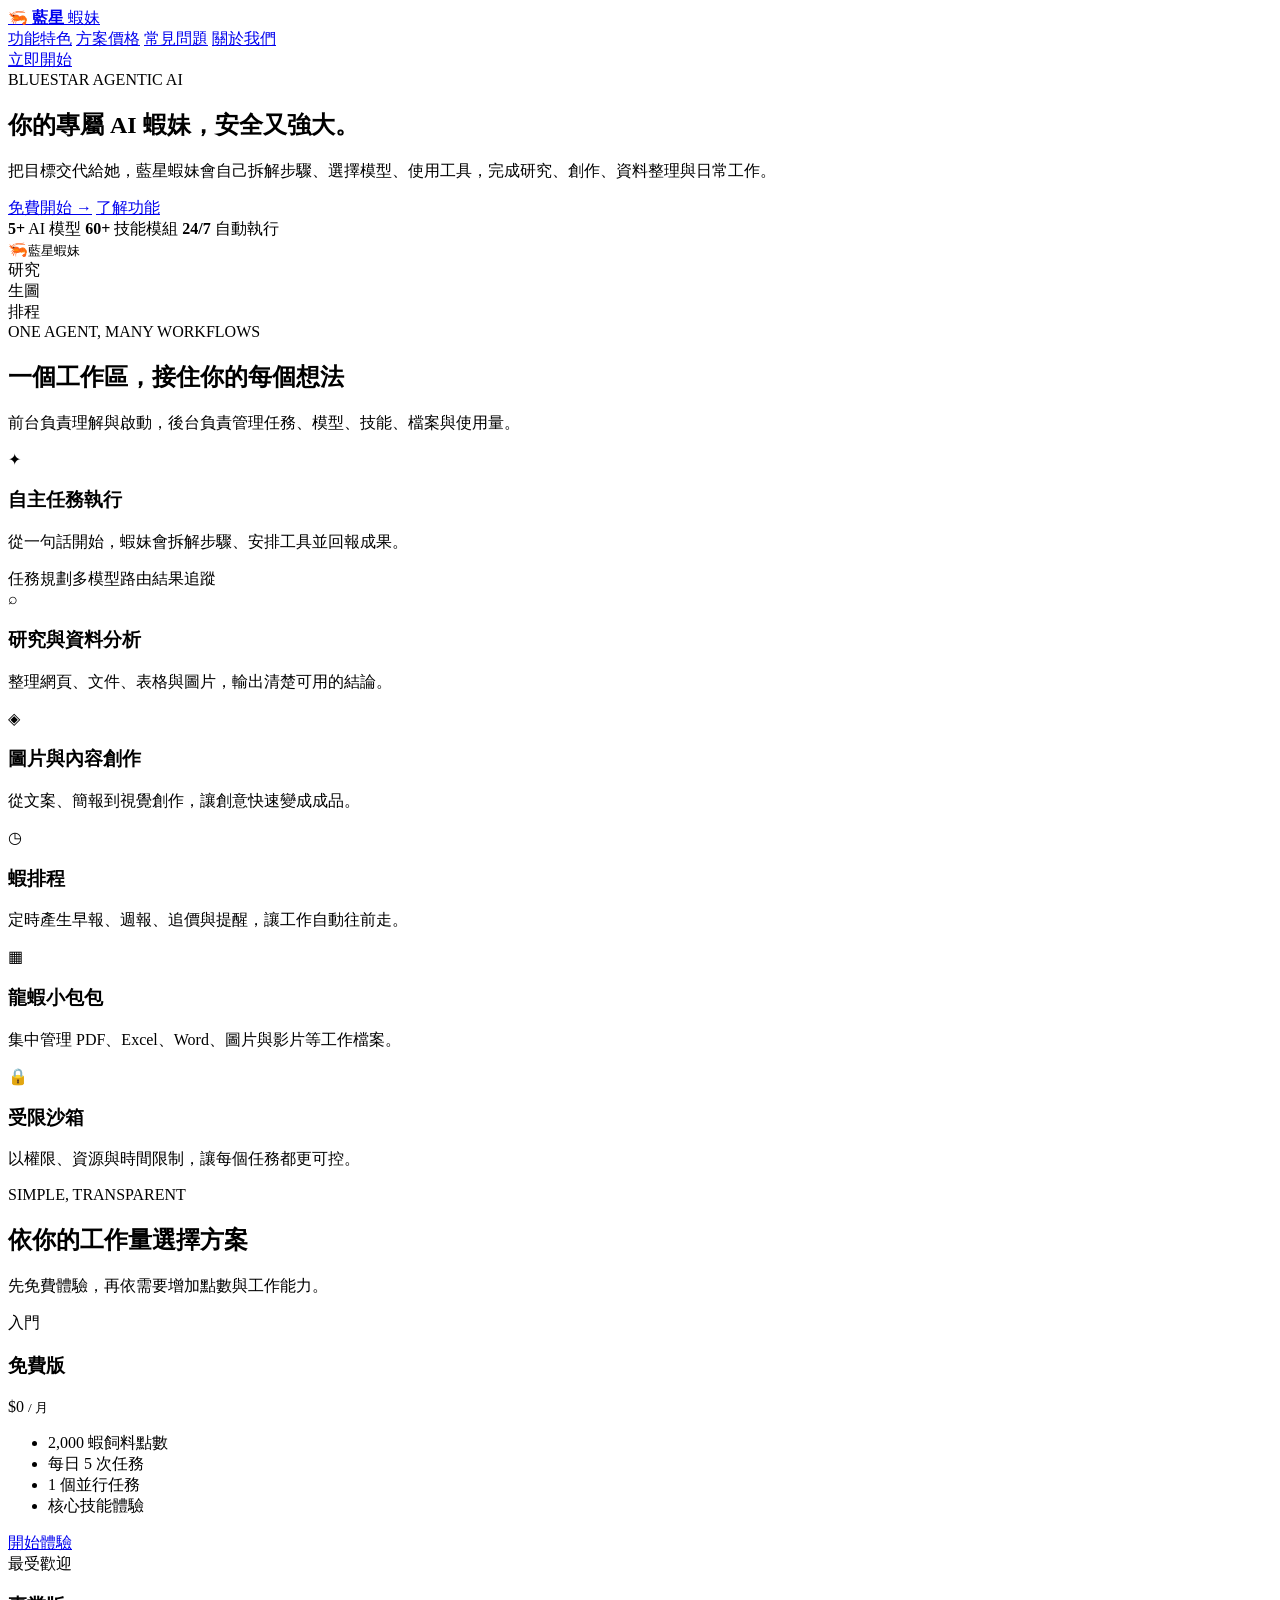
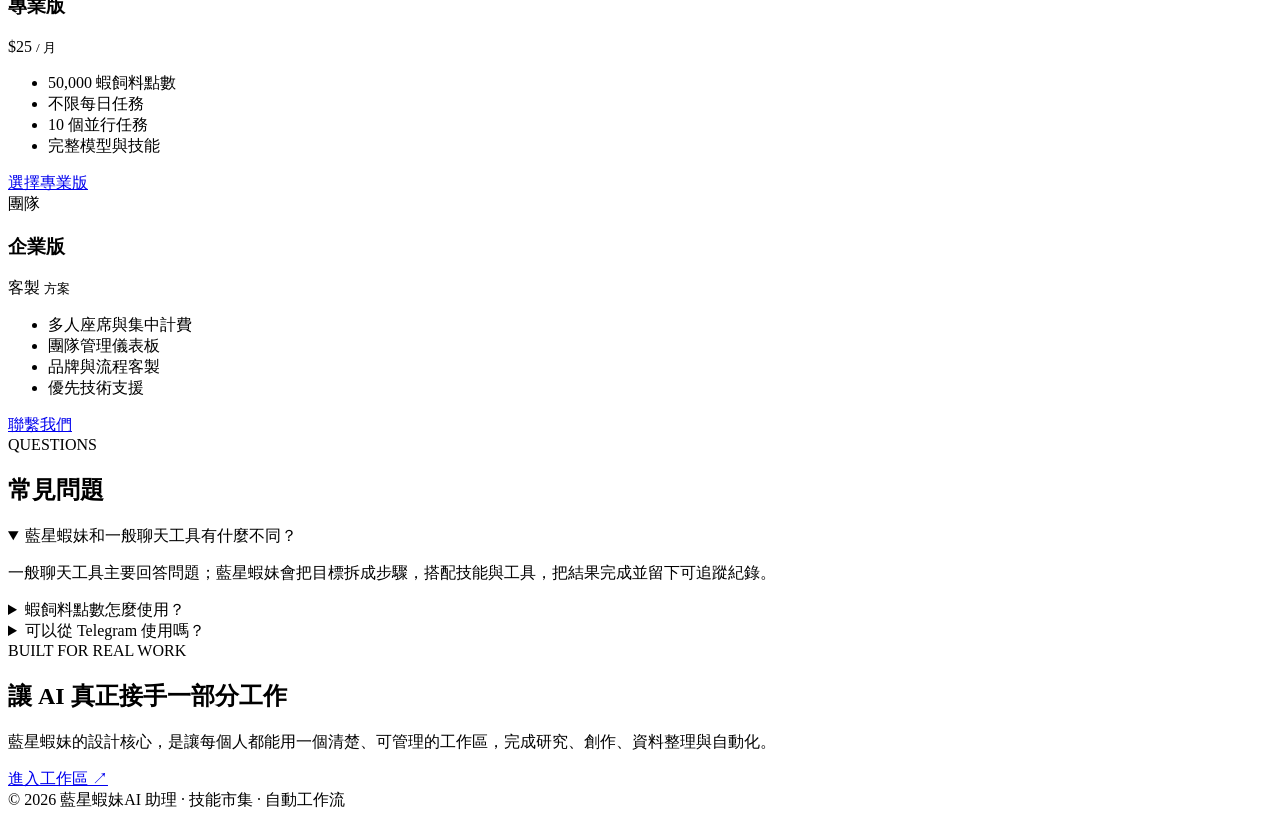
==== index.html @ c595facc "Deploy index.html" ====
<!doctype html>
<html lang="zh-Hant">
<head>
  <meta charset="utf-8" />
  <meta name="viewport" content="width=device-width, initial-scale=1" />
  <title>藍星蝦妹｜你的 AI 數位代理</title>
  <link rel="stylesheet" href="styles.css" />
</head>
<body class="landing-page">
  <header class="site-header">
    <a class="brand" href="./">
      <span class="brand-mark">🦐</span>
      <span><b>藍星</b> 蝦妹</span>
    </a>
    <nav class="top-nav" aria-label="主要導覽">
      <a href="#features">功能特色</a>
      <a href="#pricing">方案價格</a>
      <a href="#faq">常見問題</a>
      <a href="#about">關於我們</a>
    </nav>
    <a class="button button-primary button-small" href="app.html">立即開始</a>
  </header>

  <main>
    <section class="hero section-shell">
      <div class="hero-copy">
        <div class="eyebrow">BLUESTAR AGENTIC AI</div>
        <h1>你的專屬 AI 蝦妹，<span>安全又強大。</span></h1>
        <p>把目標交代給她，藍星蝦妹會自己拆解步驟、選擇模型、使用工具，完成研究、創作、資料整理與日常工作。</p>
        <div class="hero-actions">
          <a class="button button-primary" href="app.html">免費開始 <span aria-hidden="true">→</span></a>
          <a class="button button-ghost" href="#features">了解功能</a>
        </div>
        <div class="hero-metrics">
          <span><strong>5+</strong> AI 模型</span>
          <span><strong>60+</strong> 技能模組</span>
          <span><strong>24/7</strong> 自動執行</span>
        </div>
      </div>
      <div class="hero-art" aria-label="藍星蝦妹智慧核心視覺">
        <div class="orbital orbital-one"></div>
        <div class="orbital orbital-two"></div>
        <div class="hero-orb">🦐<small>藍星蝦妹</small></div>
        <div class="float-chip chip-one">研究</div>
        <div class="float-chip chip-two">生圖</div>
        <div class="float-chip chip-three">排程</div>
      </div>
    </section>

    <section id="features" class="section-shell section-block">
      <div class="section-heading">
        <div class="eyebrow">ONE AGENT, MANY WORKFLOWS</div>
        <h2>一個工作區，接住你的每個想法</h2>
        <p>前台負責理解與啟動，後台負責管理任務、模型、技能、檔案與使用量。</p>
      </div>
      <div class="feature-grid">
        <article class="feature-card feature-card-wide"><span class="feature-icon">✦</span><h3>自主任務執行</h3><p>從一句話開始，蝦妹會拆解步驟、安排工具並回報成果。</p><div class="feature-tags"><span>任務規劃</span><span>多模型路由</span><span>結果追蹤</span></div></article>
        <article class="feature-card"><span class="feature-icon">⌕</span><h3>研究與資料分析</h3><p>整理網頁、文件、表格與圖片，輸出清楚可用的結論。</p></article>
        <article class="feature-card"><span class="feature-icon">◈</span><h3>圖片與內容創作</h3><p>從文案、簡報到視覺創作，讓創意快速變成成品。</p></article>
        <article class="feature-card"><span class="feature-icon">◷</span><h3>蝦排程</h3><p>定時產生早報、週報、追價與提醒，讓工作自動往前走。</p></article>
        <article class="feature-card"><span class="feature-icon">▦</span><h3>龍蝦小包包</h3><p>集中管理 PDF、Excel、Word、圖片與影片等工作檔案。</p></article>
        <article class="feature-card"><span class="feature-icon">🔒</span><h3>受限沙箱</h3><p>以權限、資源與時間限制，讓每個任務都更可控。</p></article>
      </div>
    </section>

    <section id="pricing" class="section-shell section-block pricing-section">
      <div class="section-heading"><div class="eyebrow">SIMPLE, TRANSPARENT</div><h2>依你的工作量選擇方案</h2><p>先免費體驗，再依需要增加點數與工作能力。</p></div>
      <div class="pricing-grid">
        <article class="price-card"><div class="price-label">入門</div><h3>免費版</h3><div class="price">$0 <small>/ 月</small></div><ul><li>2,000 蝦飼料點數</li><li>每日 5 次任務</li><li>1 個並行任務</li><li>核心技能體驗</li></ul><a class="button button-ghost" href="app.html">開始體驗</a></article>
        <article class="price-card price-card-featured"><div class="price-label">最受歡迎</div><h3>專業版</h3><div class="price">$25 <small>/ 月</small></div><ul><li>50,000 蝦飼料點數</li><li>不限每日任務</li><li>10 個並行任務</li><li>完整模型與技能</li></ul><a class="button button-primary" href="app.html">選擇專業版</a></article>
        <article class="price-card"><div class="price-label">團隊</div><h3>企業版</h3><div class="price">客製 <small>方案</small></div><ul><li>多人座席與集中計費</li><li>團隊管理儀表板</li><li>品牌與流程客製</li><li>優先技術支援</li></ul><a class="button button-ghost" href="#about">聯繫我們</a></article>
      </div>
    </section>

    <section id="faq" class="section-shell section-block faq-section">
      <div class="section-heading"><div class="eyebrow">QUESTIONS</div><h2>常見問題</h2></div>
      <div class="faq-list">
        <details open><summary>藍星蝦妹和一般聊天工具有什麼不同？</summary><p>一般聊天工具主要回答問題；藍星蝦妹會把目標拆成步驟，搭配技能與工具，把結果完成並留下可追蹤紀錄。</p></details>
        <details><summary>蝦飼料點數怎麼使用？</summary><p>不同模型與技能會消耗不同點數，後台可以查看目前餘額、使用類別與任務消耗。</p></details>
        <details><summary>可以從 Telegram 使用嗎？</summary><p>可以，正式接入時可在設定頁綁定 Telegram 或其他頻道，讓蝦妹在日常聊天中接收任務。</p></details>
      </div>
    </section>

    <section id="about" class="section-shell section-block about-section">
      <div><div class="eyebrow">BUILT FOR REAL WORK</div><h2>讓 AI 真正接手一部分工作</h2><p>藍星蝦妹的設計核心，是讓每個人都能用一個清楚、可管理的工作區，完成研究、創作、資料整理與自動化。</p></div>
      <a class="button button-primary" href="app.html">進入工作區 <span aria-hidden="true">↗</span></a>
    </section>
  </main>

  <footer class="site-footer"><div class="section-shell footer-inner"><span>© 2026 藍星蝦妹</span><span>AI 助理 · 技能市集 · 自動工作流</span></div></footer>
</body>
</html>
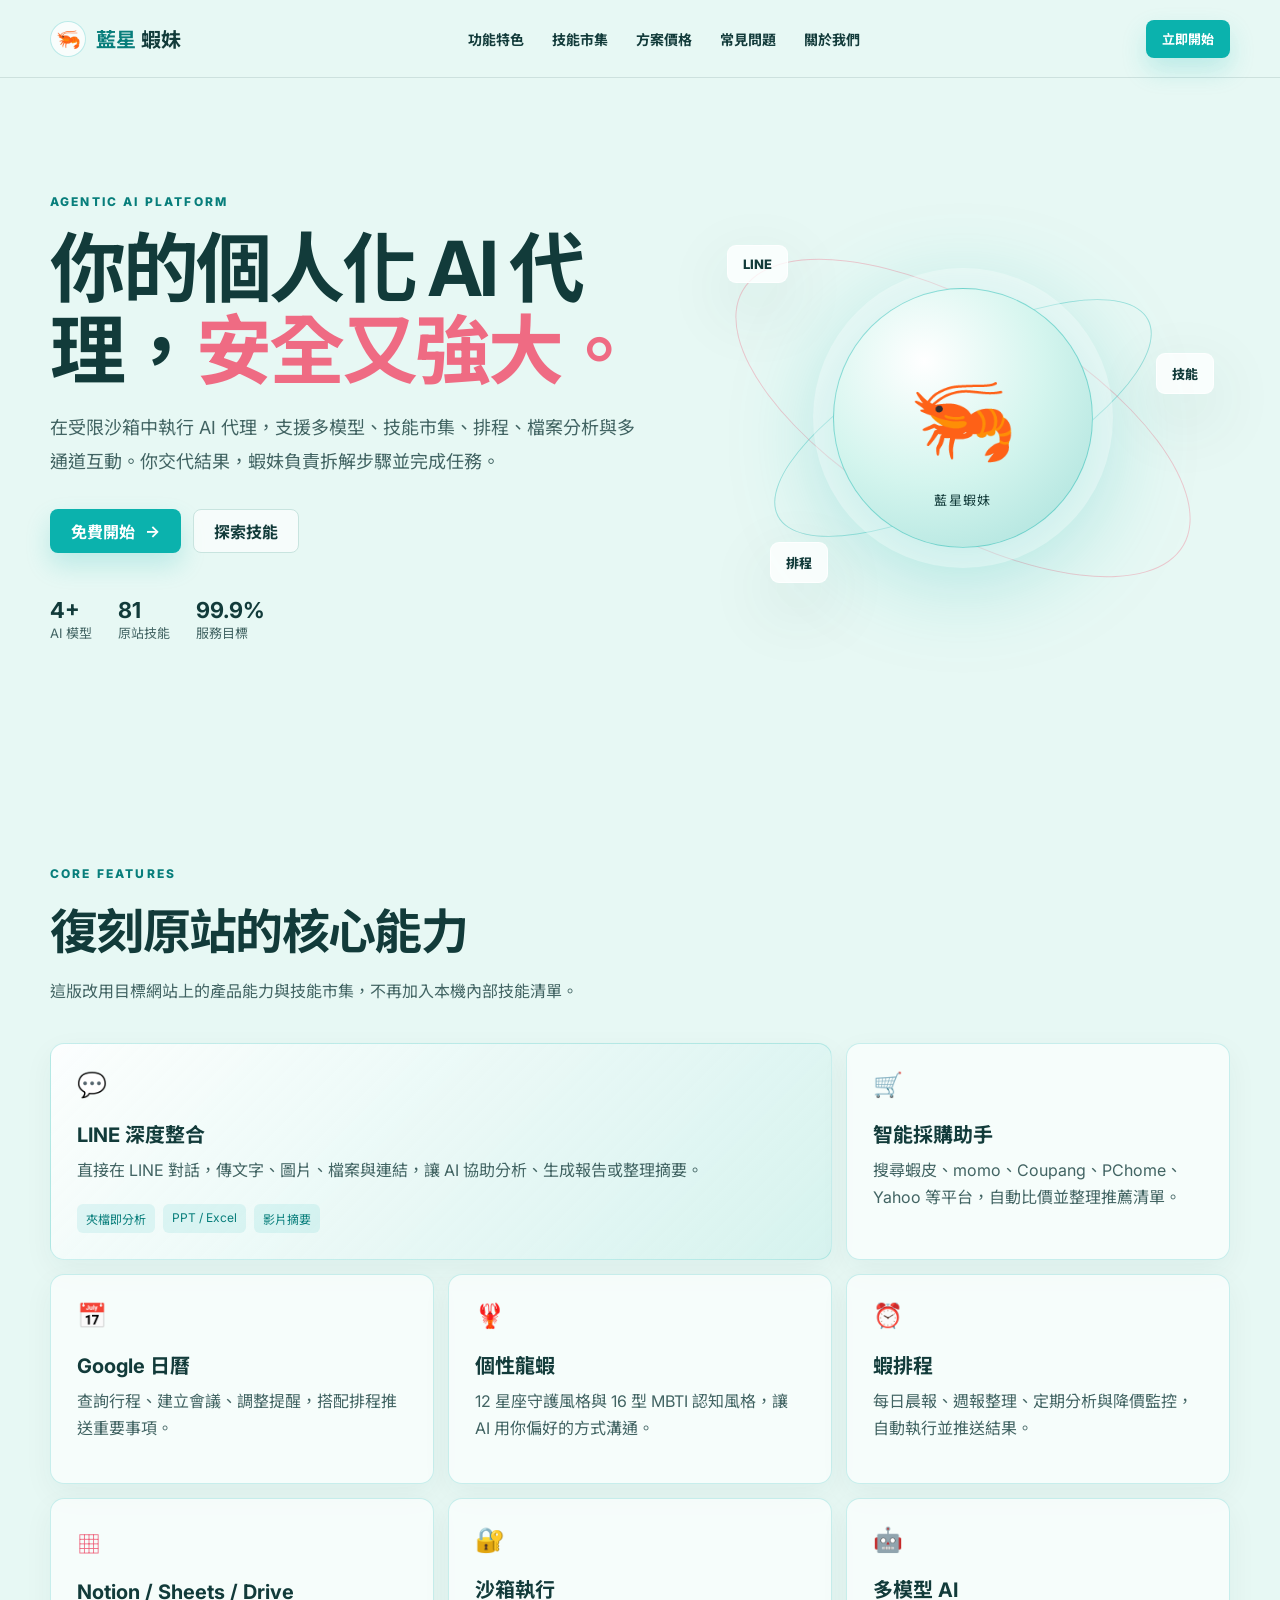
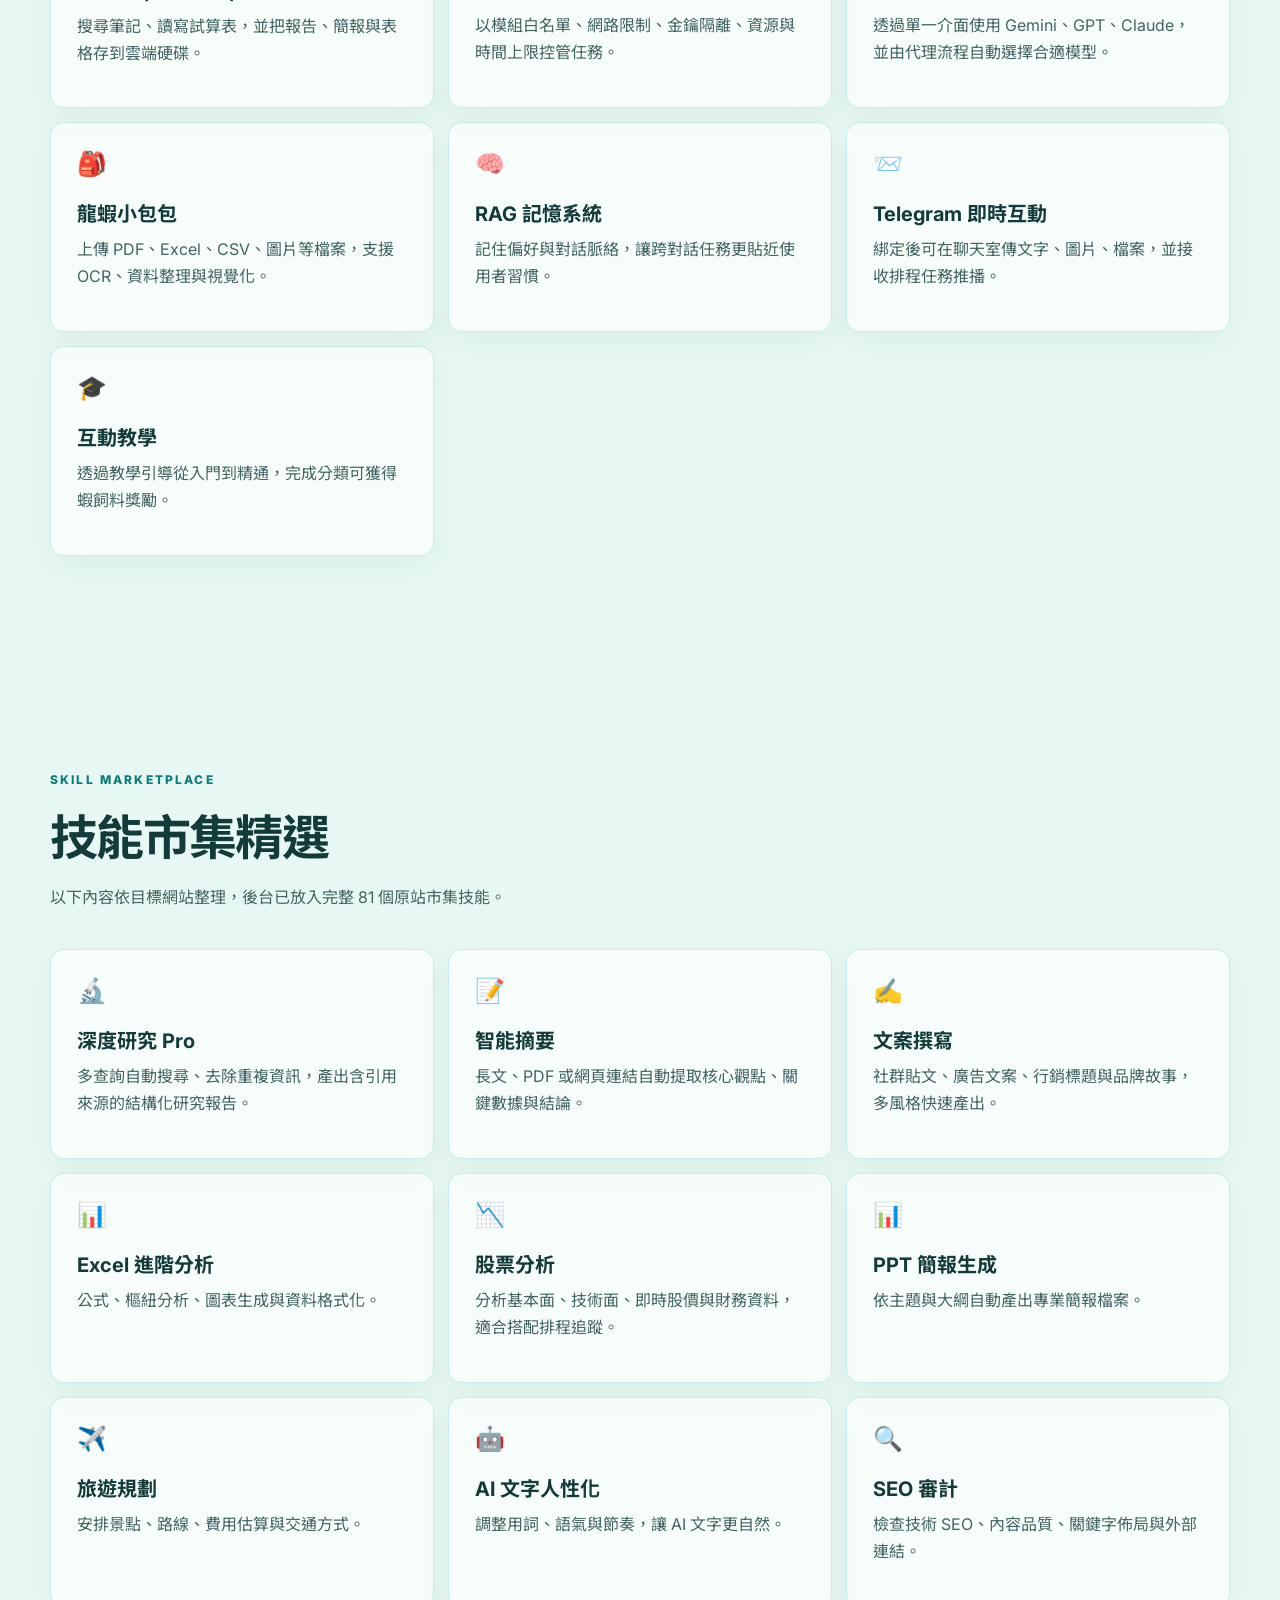
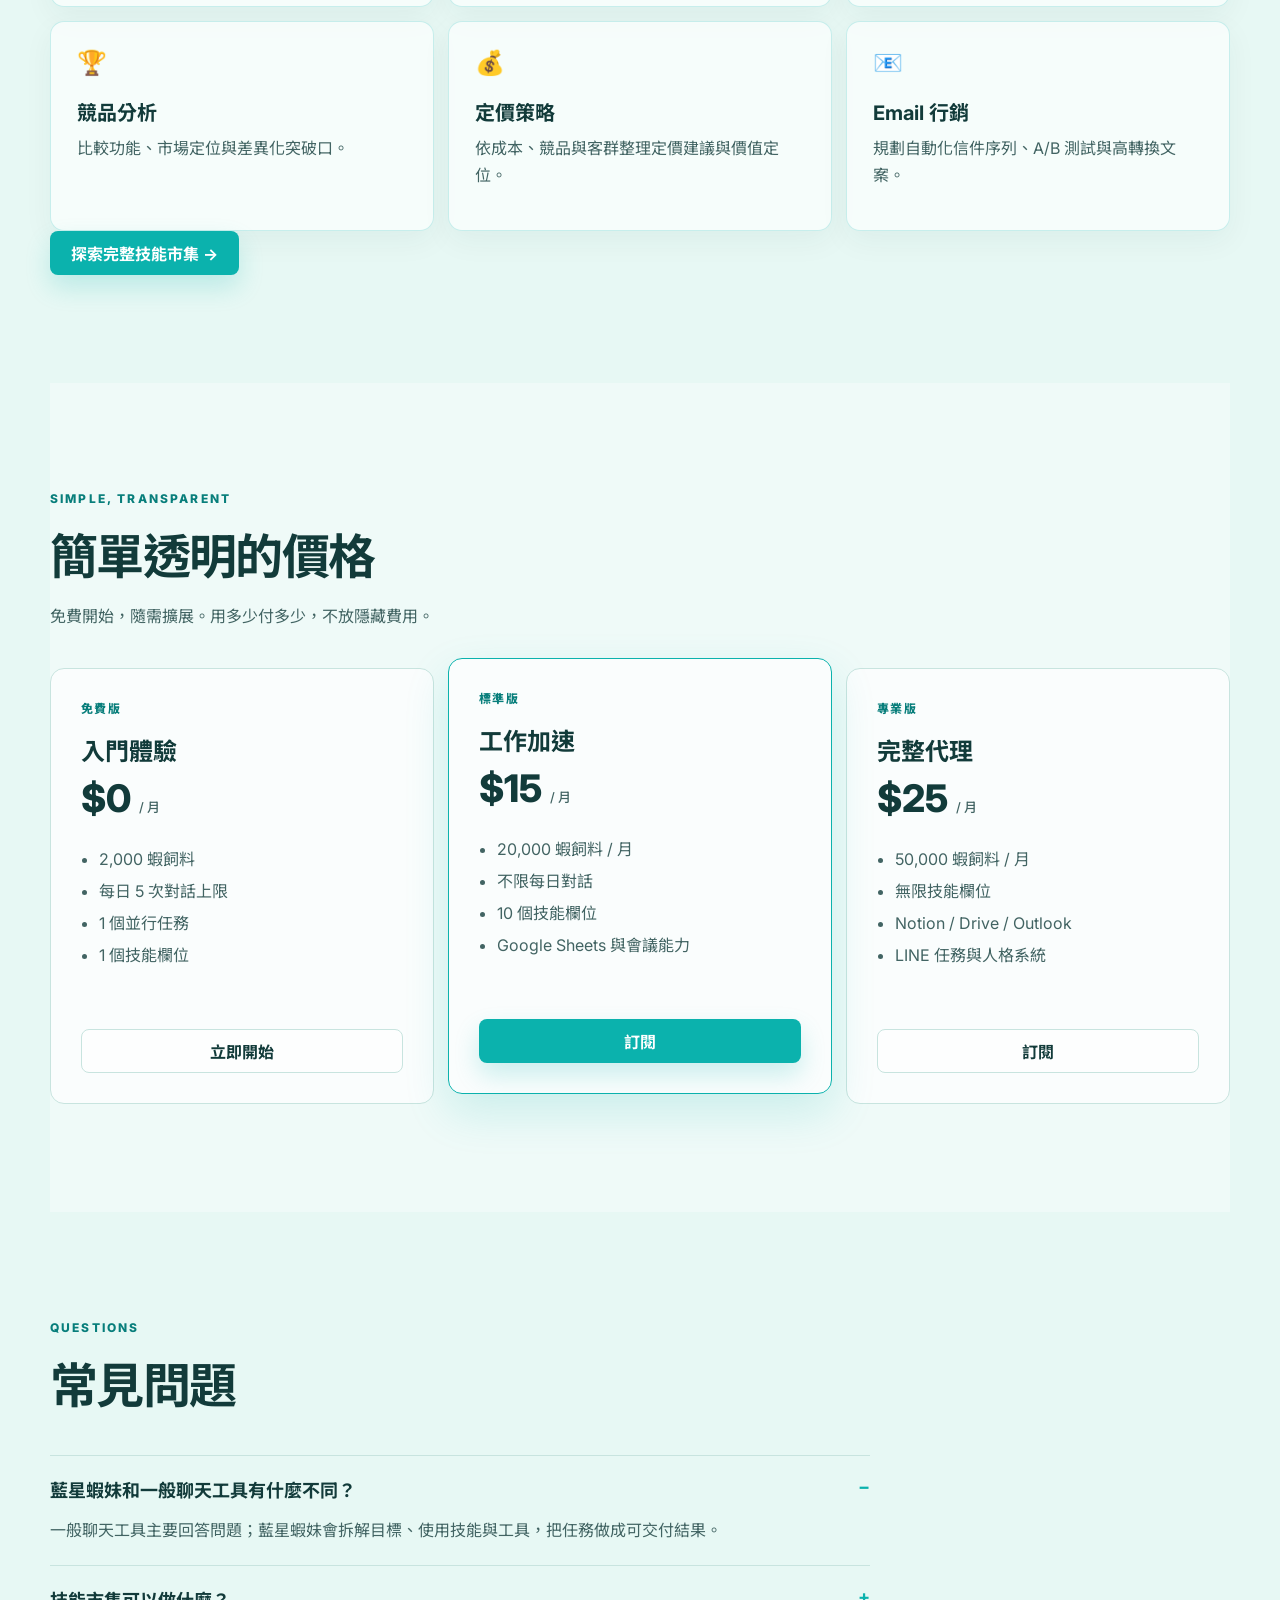
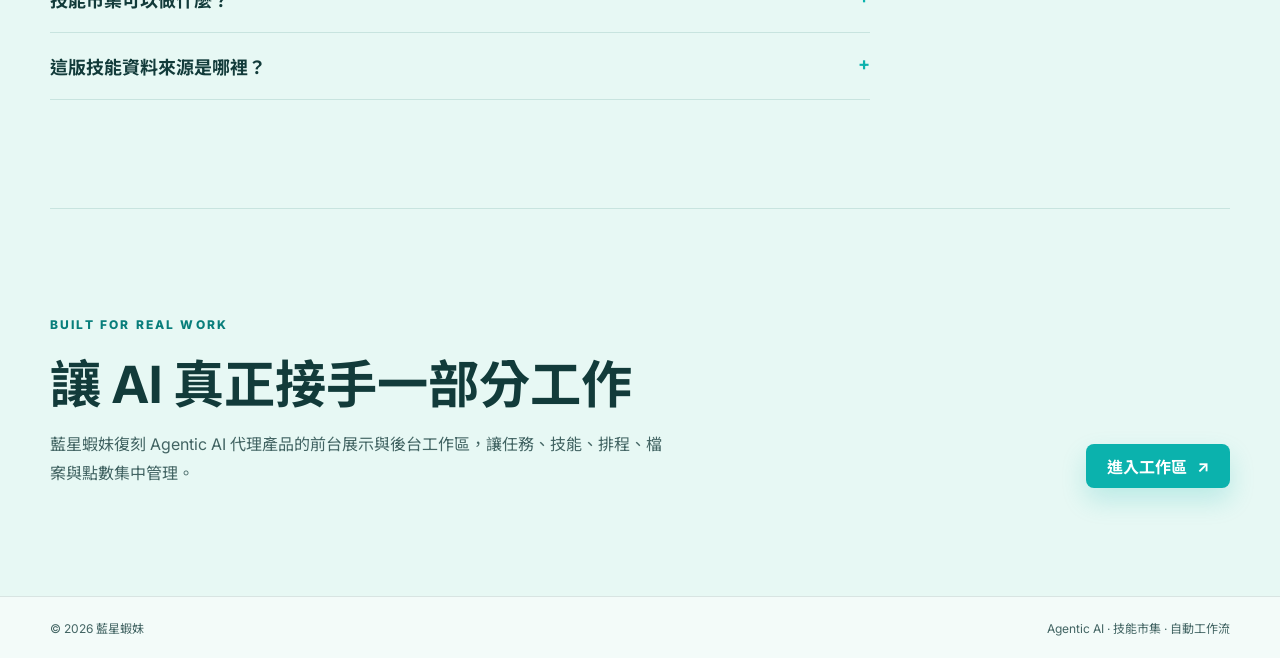
==== commit 77fd4566: "Update Jennie marketplace skills index.html" ====
--- a/index.html
+++ b/index.html
@@ -3,90 +3,120 @@
 <head>
   <meta charset="utf-8" />
   <meta name="viewport" content="width=device-width, initial-scale=1" />
-  <title>藍星蝦妹｜你的 AI 數位代理</title>
-  <link rel="stylesheet" href="styles.css" />
+  <title>藍星蝦妹｜Agentic AI 數位代理</title>
+  <link rel="stylesheet" href="./styles.css" />
 </head>
 <body class="landing-page">
   <header class="site-header">
-    <a class="brand" href="./">
+    <a class="brand" href="./index.html">
       <span class="brand-mark">🦐</span>
       <span><b>藍星</b> 蝦妹</span>
     </a>
     <nav class="top-nav" aria-label="主要導覽">
       <a href="#features">功能特色</a>
+      <a href="#skills">技能市集</a>
       <a href="#pricing">方案價格</a>
       <a href="#faq">常見問題</a>
       <a href="#about">關於我們</a>
     </nav>
-    <a class="button button-primary button-small" href="app.html">立即開始</a>
+    <a class="button button-primary button-small" href="./app.html">立即開始</a>
   </header>
 
   <main>
     <section class="hero section-shell">
       <div class="hero-copy">
-        <div class="eyebrow">BLUESTAR AGENTIC AI</div>
-        <h1>你的專屬 AI 蝦妹，<span>安全又強大。</span></h1>
-        <p>把目標交代給她，藍星蝦妹會自己拆解步驟、選擇模型、使用工具，完成研究、創作、資料整理與日常工作。</p>
+        <div class="eyebrow">AGENTIC AI PLATFORM</div>
+        <h1>你的個人化 AI 代理，<span>安全又強大。</span></h1>
+        <p>在受限沙箱中執行 AI 代理，支援多模型、技能市集、排程、檔案分析與多通道互動。你交代結果，蝦妹負責拆解步驟並完成任務。</p>
         <div class="hero-actions">
-          <a class="button button-primary" href="app.html">免費開始 <span aria-hidden="true">→</span></a>
-          <a class="button button-ghost" href="#features">了解功能</a>
+          <a class="button button-primary" href="./app.html">免費開始 <span aria-hidden="true">→</span></a>
+          <a class="button button-ghost" href="#skills">探索技能</a>
         </div>
         <div class="hero-metrics">
-          <span><strong>5+</strong> AI 模型</span>
-          <span><strong>60+</strong> 技能模組</span>
-          <span><strong>24/7</strong> 自動執行</span>
+          <span><strong>4+</strong> AI 模型</span>
+          <span><strong>81</strong> 原站技能</span>
+          <span><strong>99.9%</strong> 服務目標</span>
         </div>
       </div>
       <div class="hero-art" aria-label="藍星蝦妹智慧核心視覺">
         <div class="orbital orbital-one"></div>
         <div class="orbital orbital-two"></div>
         <div class="hero-orb">🦐<small>藍星蝦妹</small></div>
-        <div class="float-chip chip-one">研究</div>
-        <div class="float-chip chip-two">生圖</div>
+        <div class="float-chip chip-one">LINE</div>
+        <div class="float-chip chip-two">技能</div>
         <div class="float-chip chip-three">排程</div>
       </div>
     </section>
 
     <section id="features" class="section-shell section-block">
       <div class="section-heading">
-        <div class="eyebrow">ONE AGENT, MANY WORKFLOWS</div>
-        <h2>一個工作區，接住你的每個想法</h2>
-        <p>前台負責理解與啟動，後台負責管理任務、模型、技能、檔案與使用量。</p>
+        <div class="eyebrow">CORE FEATURES</div>
+        <h2>復刻原站的核心能力</h2>
+        <p>這版改用目標網站上的產品能力與技能市集，不再加入本機內部技能清單。</p>
       </div>
       <div class="feature-grid">
-        <article class="feature-card feature-card-wide"><span class="feature-icon">✦</span><h3>自主任務執行</h3><p>從一句話開始，蝦妹會拆解步驟、安排工具並回報成果。</p><div class="feature-tags"><span>任務規劃</span><span>多模型路由</span><span>結果追蹤</span></div></article>
-        <article class="feature-card"><span class="feature-icon">⌕</span><h3>研究與資料分析</h3><p>整理網頁、文件、表格與圖片，輸出清楚可用的結論。</p></article>
-        <article class="feature-card"><span class="feature-icon">◈</span><h3>圖片與內容創作</h3><p>從文案、簡報到視覺創作，讓創意快速變成成品。</p></article>
-        <article class="feature-card"><span class="feature-icon">◷</span><h3>蝦排程</h3><p>定時產生早報、週報、追價與提醒，讓工作自動往前走。</p></article>
-        <article class="feature-card"><span class="feature-icon">▦</span><h3>龍蝦小包包</h3><p>集中管理 PDF、Excel、Word、圖片與影片等工作檔案。</p></article>
-        <article class="feature-card"><span class="feature-icon">🔒</span><h3>受限沙箱</h3><p>以權限、資源與時間限制，讓每個任務都更可控。</p></article>
+        <article class="feature-card feature-card-wide"><span class="feature-icon">💬</span><h3>LINE 深度整合</h3><p>直接在 LINE 對話，傳文字、圖片、檔案與連結，讓 AI 協助分析、生成報告或整理摘要。</p><div class="feature-tags"><span>夾檔即分析</span><span>PPT / Excel</span><span>影片摘要</span></div></article>
+        <article class="feature-card"><span class="feature-icon">🛒</span><h3>智能採購助手</h3><p>搜尋蝦皮、momo、Coupang、PChome、Yahoo 等平台，自動比價並整理推薦清單。</p></article>
+        <article class="feature-card"><span class="feature-icon">📅</span><h3>Google 日曆</h3><p>查詢行程、建立會議、調整提醒，搭配排程推送重要事項。</p></article>
+        <article class="feature-card"><span class="feature-icon">🦞</span><h3>個性龍蝦</h3><p>12 星座守護風格與 16 型 MBTI 認知風格，讓 AI 用你偏好的方式溝通。</p></article>
+        <article class="feature-card"><span class="feature-icon">⏰</span><h3>蝦排程</h3><p>每日晨報、週報整理、定期分析與降價監控，自動執行並推送結果。</p></article>
+        <article class="feature-card"><span class="feature-icon">▦</span><h3>Notion / Sheets / Drive</h3><p>搜尋筆記、讀寫試算表，並把報告、簡報與表格存到雲端硬碟。</p></article>
+        <article class="feature-card"><span class="feature-icon">🔐</span><h3>沙箱執行</h3><p>以模組白名單、網路限制、金鑰隔離、資源與時間上限控管任務。</p></article>
+        <article class="feature-card"><span class="feature-icon">🤖</span><h3>多模型 AI</h3><p>透過單一介面使用 Gemini、GPT、Claude，並由代理流程自動選擇合適模型。</p></article>
+        <article class="feature-card"><span class="feature-icon">🎒</span><h3>龍蝦小包包</h3><p>上傳 PDF、Excel、CSV、圖片等檔案，支援 OCR、資料整理與視覺化。</p></article>
+        <article class="feature-card"><span class="feature-icon">🧠</span><h3>RAG 記憶系統</h3><p>記住偏好與對話脈絡，讓跨對話任務更貼近使用者習慣。</p></article>
+        <article class="feature-card"><span class="feature-icon">📨</span><h3>Telegram 即時互動</h3><p>綁定後可在聊天室傳文字、圖片、檔案，並接收排程任務推播。</p></article>
+        <article class="feature-card"><span class="feature-icon">🎓</span><h3>互動教學</h3><p>透過教學引導從入門到精通，完成分類可獲得蝦飼料獎勵。</p></article>
       </div>
     </section>
 
+    <section id="skills" class="section-shell section-block">
+      <div class="section-heading">
+        <div class="eyebrow">SKILL MARKETPLACE</div>
+        <h2>技能市集精選</h2>
+        <p>以下內容依目標網站整理，後台已放入完整 81 個原站市集技能。</p>
+      </div>
+      <div class="feature-grid">
+        <article class="feature-card"><span class="feature-icon">🔬</span><h3>深度研究 Pro</h3><p>多查詢自動搜尋、去除重複資訊，產出含引用來源的結構化研究報告。</p></article>
+        <article class="feature-card"><span class="feature-icon">📝</span><h3>智能摘要</h3><p>長文、PDF 或網頁連結自動提取核心觀點、關鍵數據與結論。</p></article>
+        <article class="feature-card"><span class="feature-icon">✍️</span><h3>文案撰寫</h3><p>社群貼文、廣告文案、行銷標題與品牌故事，多風格快速產出。</p></article>
+        <article class="feature-card"><span class="feature-icon">📊</span><h3>Excel 進階分析</h3><p>公式、樞紐分析、圖表生成與資料格式化。</p></article>
+        <article class="feature-card"><span class="feature-icon">📉</span><h3>股票分析</h3><p>分析基本面、技術面、即時股價與財務資料，適合搭配排程追蹤。</p></article>
+        <article class="feature-card"><span class="feature-icon">📊</span><h3>PPT 簡報生成</h3><p>依主題與大綱自動產出專業簡報檔案。</p></article>
+        <article class="feature-card"><span class="feature-icon">✈️</span><h3>旅遊規劃</h3><p>安排景點、路線、費用估算與交通方式。</p></article>
+        <article class="feature-card"><span class="feature-icon">🤖</span><h3>AI 文字人性化</h3><p>調整用詞、語氣與節奏，讓 AI 文字更自然。</p></article>
+        <article class="feature-card"><span class="feature-icon">🔍</span><h3>SEO 審計</h3><p>檢查技術 SEO、內容品質、關鍵字佈局與外部連結。</p></article>
+        <article class="feature-card"><span class="feature-icon">🏆</span><h3>競品分析</h3><p>比較功能、市場定位與差異化突破口。</p></article>
+        <article class="feature-card"><span class="feature-icon">💰</span><h3>定價策略</h3><p>依成本、競品與客群整理定價建議與價值定位。</p></article>
+        <article class="feature-card"><span class="feature-icon">📧</span><h3>Email 行銷</h3><p>規劃自動化信件序列、A/B 測試與高轉換文案。</p></article>
+      </div>
+      <div class="center-action"><a class="button button-primary" href="./app.html">探索完整技能市集 →</a></div>
+    </section>
+
     <section id="pricing" class="section-shell section-block pricing-section">
-      <div class="section-heading"><div class="eyebrow">SIMPLE, TRANSPARENT</div><h2>依你的工作量選擇方案</h2><p>先免費體驗，再依需要增加點數與工作能力。</p></div>
+      <div class="section-heading"><div class="eyebrow">SIMPLE, TRANSPARENT</div><h2>簡單透明的價格</h2><p>免費開始，隨需擴展。用多少付多少，不放隱藏費用。</p></div>
       <div class="pricing-grid">
-        <article class="price-card"><div class="price-label">入門</div><h3>免費版</h3><div class="price">$0 <small>/ 月</small></div><ul><li>2,000 蝦飼料點數</li><li>每日 5 次任務</li><li>1 個並行任務</li><li>核心技能體驗</li></ul><a class="button button-ghost" href="app.html">開始體驗</a></article>
-        <article class="price-card price-card-featured"><div class="price-label">最受歡迎</div><h3>專業版</h3><div class="price">$25 <small>/ 月</small></div><ul><li>50,000 蝦飼料點數</li><li>不限每日任務</li><li>10 個並行任務</li><li>完整模型與技能</li></ul><a class="button button-primary" href="app.html">選擇專業版</a></article>
-        <article class="price-card"><div class="price-label">團隊</div><h3>企業版</h3><div class="price">客製 <small>方案</small></div><ul><li>多人座席與集中計費</li><li>團隊管理儀表板</li><li>品牌與流程客製</li><li>優先技術支援</li></ul><a class="button button-ghost" href="#about">聯繫我們</a></article>
+        <article class="price-card"><div class="price-label">免費版</div><h3>入門體驗</h3><div class="price">$0 <small>/ 月</small></div><ul><li>2,000 蝦飼料</li><li>每日 5 次對話上限</li><li>1 個並行任務</li><li>1 個技能欄位</li></ul><a class="button button-ghost" href="./app.html">立即開始</a></article>
+        <article class="price-card price-card-featured"><div class="price-label">標準版</div><h3>工作加速</h3><div class="price">$15 <small>/ 月</small></div><ul><li>20,000 蝦飼料 / 月</li><li>不限每日對話</li><li>10 個技能欄位</li><li>Google Sheets 與會議能力</li></ul><a class="button button-primary" href="./app.html">訂閱</a></article>
+        <article class="price-card"><div class="price-label">專業版</div><h3>完整代理</h3><div class="price">$25 <small>/ 月</small></div><ul><li>50,000 蝦飼料 / 月</li><li>無限技能欄位</li><li>Notion / Drive / Outlook</li><li>LINE 任務與人格系統</li></ul><a class="button button-ghost" href="./app.html">訂閱</a></article>
       </div>
     </section>
 
     <section id="faq" class="section-shell section-block faq-section">
       <div class="section-heading"><div class="eyebrow">QUESTIONS</div><h2>常見問題</h2></div>
       <div class="faq-list">
-        <details open><summary>藍星蝦妹和一般聊天工具有什麼不同？</summary><p>一般聊天工具主要回答問題；藍星蝦妹會把目標拆成步驟，搭配技能與工具，把結果完成並留下可追蹤紀錄。</p></details>
-        <details><summary>蝦飼料點數怎麼使用？</summary><p>不同模型與技能會消耗不同點數，後台可以查看目前餘額、使用類別與任務消耗。</p></details>
-        <details><summary>可以從 Telegram 使用嗎？</summary><p>可以，正式接入時可在設定頁綁定 Telegram 或其他頻道，讓蝦妹在日常聊天中接收任務。</p></details>
+        <details open><summary>藍星蝦妹和一般聊天工具有什麼不同？</summary><p>一般聊天工具主要回答問題；藍星蝦妹會拆解目標、使用技能與工具，把任務做成可交付結果。</p></details>
+        <details><summary>技能市集可以做什麼？</summary><p>可安裝研究、文案、財經、SEO、簡報、文件、旅遊、健康、程式等技能，依任務自動搭配使用。</p></details>
+        <details><summary>這版技能資料來源是哪裡？</summary><p>技能清單取自你指定的珍妮 CLAW 龍蝦網站公開市集資料，不再附上本機內部技能。</p></details>
       </div>
     </section>
 
     <section id="about" class="section-shell section-block about-section">
-      <div><div class="eyebrow">BUILT FOR REAL WORK</div><h2>讓 AI 真正接手一部分工作</h2><p>藍星蝦妹的設計核心，是讓每個人都能用一個清楚、可管理的工作區，完成研究、創作、資料整理與自動化。</p></div>
-      <a class="button button-primary" href="app.html">進入工作區 <span aria-hidden="true">↗</span></a>
+      <div><div class="eyebrow">BUILT FOR REAL WORK</div><h2>讓 AI 真正接手一部分工作</h2><p>藍星蝦妹復刻 Agentic AI 代理產品的前台展示與後台工作區，讓任務、技能、排程、檔案與點數集中管理。</p></div>
+      <a class="button button-primary" href="./app.html">進入工作區 <span aria-hidden="true">↗</span></a>
     </section>
   </main>
 
-  <footer class="site-footer"><div class="section-shell footer-inner"><span>© 2026 藍星蝦妹</span><span>AI 助理 · 技能市集 · 自動工作流</span></div></footer>
+  <footer class="site-footer"><div class="section-shell footer-inner"><span>© 2026 藍星蝦妹</span><span>Agentic AI · 技能市集 · 自動工作流</span></div></footer>
 </body>
 </html>
--- a/styles.css
+++ b/styles.css
@@ -0,0 +1,213 @@
+@import url("https://fonts.googleapis.com/css2?family=Inter:wght@400;500;600;700;800&family=Noto+Sans+TC:wght@400;500;600;700;800&display=swap");
+
+:root {
+  --ink: #123b3a;
+  --ink-soft: #426463;
+  --teal: #0bb2ad;
+  --teal-deep: #087e7b;
+  --mint: #e7f8f4;
+  --mint-strong: #ccefeb;
+  --paper: #fbfffd;
+  --line: #c8e4df;
+  --coral: #ef6b83;
+  --gold: #d3a75c;
+  --shadow: 0 24px 70px rgba(16, 73, 69, .12);
+  --radius: 14px;
+  font-family: Inter, "Noto Sans TC", sans-serif;
+  color: var(--ink);
+  background: var(--mint);
+}
+
+* { box-sizing: border-box; }
+html { scroll-behavior: smooth; }
+body { margin: 0; min-width: 320px; background: var(--mint); color: var(--ink); }
+button, input, textarea, select { font: inherit; }
+button, a { -webkit-tap-highlight-color: transparent; }
+a { color: inherit; text-decoration: none; }
+
+.section-shell { width: min(1180px, calc(100% - 48px)); margin: 0 auto; }
+.section-block { padding: 108px 0; }
+.eyebrow { color: var(--teal-deep); font-size: 12px; font-weight: 800; letter-spacing: .18em; text-transform: uppercase; }
+.button { display: inline-flex; align-items: center; justify-content: center; gap: 10px; min-height: 44px; border: 1px solid transparent; border-radius: 8px; padding: 0 20px; font-weight: 700; cursor: pointer; transition: .2s ease; }
+.button-primary { background: var(--teal); color: #fff; box-shadow: 0 12px 26px rgba(11,178,173,.2); }
+.button-primary:hover { background: var(--teal-deep); transform: translateY(-2px); }
+.button-ghost { border-color: var(--line); background: rgba(255,255,255,.64); color: var(--ink); }
+.button-ghost:hover { border-color: var(--teal); color: var(--teal-deep); }
+.button-small { min-height: 38px; padding: 0 15px; font-size: 13px; }
+
+.site-header { position: sticky; top: 0; z-index: 10; display: flex; align-items: center; gap: 34px; min-height: 78px; padding: 0 max(24px, calc((100vw - 1180px) / 2)); border-bottom: 1px solid rgba(18,59,58,.12); background: rgba(231,248,244,.9); backdrop-filter: blur(18px); }
+.brand { display: inline-flex; align-items: center; gap: 10px; color: var(--ink); font-size: 20px; font-weight: 700; white-space: nowrap; }
+.brand b { color: var(--teal-deep); }
+.brand-mark { display: inline-grid; place-items: center; width: 36px; height: 36px; border: 1px solid rgba(11,178,173,.26); border-radius: 50%; background: rgba(255,255,255,.75); font-size: 20px; }
+.top-nav { display: flex; align-items: center; justify-content: center; gap: 28px; flex: 1; font-size: 14px; font-weight: 700; }
+.top-nav a:hover { color: var(--teal-deep); }
+
+.hero { display: grid; grid-template-columns: 1.05fr .95fr; align-items: center; min-height: 680px; gap: 54px; }
+.hero-copy h1 { max-width: 690px; margin: 18px 0 20px; font-size: clamp(42px, 6vw, 76px); line-height: 1.08; letter-spacing: -.04em; }
+.hero-copy h1 span { color: var(--coral); }
+.hero-copy p { max-width: 590px; margin: 0; color: var(--ink-soft); font-size: 18px; line-height: 1.9; }
+.hero-actions { display: flex; gap: 12px; margin-top: 30px; }
+.hero-metrics { display: flex; flex-wrap: wrap; gap: 26px; margin-top: 44px; color: var(--ink-soft); font-size: 13px; }
+.hero-metrics strong { display: block; color: var(--ink); font-size: 22px; }
+.hero-art { position: relative; min-height: 490px; display: grid; place-items: center; }
+.hero-orb { position: relative; z-index: 2; display: grid; place-items: center; width: 260px; height: 260px; border: 1px solid rgba(11,178,173,.42); border-radius: 50%; background: radial-gradient(circle at 35% 28%, #fff, #d4f5ee 48%, #a6dfda); box-shadow: 0 0 0 20px rgba(255,255,255,.32), 0 20px 100px rgba(11,178,173,.35); font-size: 88px; animation: breathe 4s ease-in-out infinite; }
+.hero-orb small { position: absolute; bottom: 38px; color: var(--ink); font-size: 13px; letter-spacing: .08em; }
+.orbital { position: absolute; width: 420px; height: 150px; border: 1px solid rgba(11,178,173,.35); border-radius: 50%; transform: rotate(-28deg); }
+.orbital-two { width: 510px; height: 220px; transform: rotate(30deg); border-color: rgba(239,107,131,.35); }
+.float-chip { position: absolute; z-index: 3; padding: 10px 15px; border: 1px solid rgba(255,255,255,.8); border-radius: 9px; background: rgba(255,255,255,.76); box-shadow: var(--shadow); color: var(--ink); font-size: 13px; font-weight: 800; }
+.chip-one { top: 72px; left: 6%; }.chip-two { top: 180px; right: 3%; }.chip-three { bottom: 80px; left: 14%; }
+@keyframes breathe { 50% { transform: translateY(-10px) scale(1.03); } }
+
+.section-heading { max-width: 690px; margin-bottom: 38px; }
+.section-heading h2 { margin: 12px 0 14px; font-size: clamp(30px, 4vw, 48px); letter-spacing: -.035em; }
+.section-heading p { margin: 0; color: var(--ink-soft); line-height: 1.75; }
+.feature-grid { display: grid; grid-template-columns: repeat(3, 1fr); gap: 14px; }
+.feature-card { min-height: 210px; padding: 26px; border: 1px solid rgba(11,178,173,.2); border-radius: var(--radius); background: rgba(255,255,255,.64); box-shadow: 0 10px 30px rgba(18,59,58,.05); }
+.feature-card-wide { grid-column: span 2; background: linear-gradient(135deg, rgba(255,255,255,.85), rgba(204,239,235,.62)); }
+.feature-icon { color: var(--coral); font-size: 24px; }
+.feature-card h3 { margin: 20px 0 9px; font-size: 20px; }
+.feature-card p { margin: 0; color: var(--ink-soft); line-height: 1.7; }
+.feature-tags { display: flex; flex-wrap: wrap; gap: 8px; margin-top: 20px; }
+.feature-tags span { padding: 6px 9px; border-radius: 6px; background: rgba(11,178,173,.1); color: var(--teal-deep); font-size: 12px; }
+
+.pricing-section { background: rgba(255,255,255,.3); }
+.pricing-grid { display: grid; grid-template-columns: repeat(3, 1fr); gap: 14px; }
+.price-card { padding: 30px; border: 1px solid var(--line); border-radius: var(--radius); background: rgba(255,255,255,.72); }
+.price-card-featured { border-color: var(--teal); box-shadow: 0 18px 45px rgba(11,178,173,.16); transform: translateY(-10px); }
+.price-label { color: var(--teal-deep); font-size: 12px; font-weight: 800; letter-spacing: .12em; text-transform: uppercase; }
+.price-card h3 { margin: 16px 0 8px; font-size: 24px; }
+.price { font-size: 38px; font-weight: 800; }
+.price small { color: var(--ink-soft); font-size: 13px; font-weight: 500; }
+.price-card ul { min-height: 164px; margin: 22px 0; padding-left: 18px; color: var(--ink-soft); line-height: 2; }
+.price-card .button { width: 100%; }
+
+.faq-list { max-width: 820px; }
+details { border-top: 1px solid var(--line); padding: 20px 0; }
+details:last-child { border-bottom: 1px solid var(--line); }
+summary { cursor: pointer; font-size: 18px; font-weight: 700; list-style: none; }
+summary::-webkit-details-marker { display: none; }
+summary::after { content: "+"; float: right; color: var(--teal); }
+details[open] summary::after { content: "−"; }
+details p { max-width: 720px; margin: 14px 0 0; color: var(--ink-soft); line-height: 1.8; }
+.about-section { display: flex; align-items: end; justify-content: space-between; gap: 32px; border-top: 1px solid var(--line); }
+.about-section h2 { max-width: 590px; margin: 12px 0; font-size: clamp(30px, 4vw, 52px); }
+.about-section p { max-width: 620px; margin: 0; color: var(--ink-soft); line-height: 1.8; }
+.site-footer { border-top: 1px solid rgba(18,59,58,.12); background: rgba(255,255,255,.52); }
+.footer-inner { display: flex; justify-content: space-between; gap: 20px; padding: 22px 0; color: var(--ink-soft); font-size: 12px; }
+
+.app-page { min-height: 100vh; background: #eff9f6; }
+.app-shell { display: flex; min-height: 100vh; }
+.sidebar { position: sticky; top: 0; display: flex; flex: 0 0 244px; flex-direction: column; height: 100vh; padding: 24px 14px 18px; border-right: 1px solid var(--line); background: rgba(255,255,255,.78); }
+.brand-sidebar { padding: 0 10px 28px; font-size: 18px; }
+.side-nav { overflow: auto; flex: 1; }
+.nav-label { margin: 17px 10px 7px; color: #7a9895; font-size: 10px; font-weight: 800; letter-spacing: .16em; text-transform: uppercase; }
+.nav-item { display: flex; align-items: center; gap: 12px; width: 100%; border: 0; border-radius: 8px; padding: 11px 12px; background: transparent; color: var(--ink-soft); text-align: left; cursor: pointer; }
+.nav-item span { width: 22px; color: var(--teal-deep); text-align: center; font-size: 18px; }
+.nav-item:hover, .nav-item.active { background: var(--mint); color: var(--ink); font-weight: 700; }
+.logout-button { width: 100%; border: 0; border-top: 1px solid var(--line); padding: 17px 10px 4px; background: transparent; color: var(--ink-soft); text-align: left; cursor: pointer; }
+.app-main { min-width: 0; flex: 1; }
+.app-header { position: sticky; top: 0; z-index: 4; display: flex; align-items: center; min-height: 72px; padding: 0 34px; border-bottom: 1px solid var(--line); background: rgba(239,249,246,.9); backdrop-filter: blur(18px); }
+.header-spacer { flex: 1; }
+.mobile-title { display: none; font-weight: 800; }
+.credit-pill { margin-right: 18px; padding: 8px 12px; border: 1px solid var(--mint-strong); border-radius: 999px; background: #fff; color: var(--teal-deep); font-size: 12px; font-weight: 800; }
+.profile-button { display: flex; align-items: center; gap: 9px; border: 0; background: transparent; color: var(--ink); cursor: pointer; font-weight: 700; }
+#avatar { display: grid; place-items: center; width: 32px; height: 32px; border-radius: 50%; background: var(--coral); color: #fff; }
+.view-root { width: min(1180px, calc(100% - 68px)); margin: 0 auto; padding: 48px 0 70px; }
+.view-header { display: flex; align-items: end; justify-content: space-between; gap: 20px; margin-bottom: 26px; }
+.view-kicker { color: var(--teal-deep); font-size: 11px; font-weight: 800; letter-spacing: .18em; text-transform: uppercase; }
+.view-header h1 { margin: 8px 0 4px; font-size: clamp(28px, 4vw, 48px); letter-spacing: -.04em; }
+.view-header p { margin: 0; color: var(--ink-soft); }
+.dashboard-grid { display: grid; grid-template-columns: repeat(4, 1fr); gap: 12px; margin-bottom: 26px; }
+.stat-card { padding: 20px; border: 1px solid var(--line); border-radius: 12px; background: rgba(255,255,255,.75); }
+.stat-card small { color: var(--ink-soft); }
+.stat-card strong { display: block; margin-top: 10px; font-size: 32px; }
+.content-grid { display: grid; grid-template-columns: 1.35fr .65fr; gap: 16px; }
+.panel { border: 1px solid var(--line); border-radius: 12px; background: rgba(255,255,255,.76); overflow: hidden; }
+.panel-heading { display: flex; align-items: center; justify-content: space-between; gap: 12px; padding: 19px 20px; border-bottom: 1px solid var(--line); }
+.panel-heading h2 { margin: 0; font-size: 18px; }
+.panel-body { padding: 20px; }
+.task-row, .list-row { display: flex; align-items: center; justify-content: space-between; gap: 16px; padding: 16px 20px; border-bottom: 1px solid rgba(200,228,223,.72); }
+.task-row:last-child, .list-row:last-child { border-bottom: 0; }
+.task-title { font-weight: 700; }
+.task-meta { margin-top: 5px; color: var(--ink-soft); font-size: 12px; }
+.status { display: inline-flex; align-items: center; padding: 5px 9px; border-radius: 999px; font-size: 11px; font-weight: 800; white-space: nowrap; }
+.status-completed { background: #ddf4e9; color: #2e7d58; }.status-running { background: #e0f3f7; color: #167991; }.status-queued { background: #fff3d9; color: #9c7023; }
+.activity-item { display: flex; gap: 10px; padding: 12px 0; border-bottom: 1px solid rgba(200,228,223,.72); font-size: 13px; line-height: 1.5; }
+.activity-item:last-child { border: 0; }
+.activity-dot { width: 8px; height: 8px; margin-top: 6px; border-radius: 50%; background: var(--teal); flex: 0 0 auto; }
+.activity-item small { display: block; margin-top: 4px; color: var(--ink-soft); }
+.table-wrap { overflow: auto; }
+.data-table { width: 100%; border-collapse: collapse; }
+.data-table th, .data-table td { padding: 15px 20px; border-bottom: 1px solid rgba(200,228,223,.72); text-align: left; white-space: nowrap; }
+.data-table th { color: var(--ink-soft); font-size: 11px; letter-spacing: .08em; text-transform: uppercase; }
+.data-table td { font-size: 13px; }
+.data-table tr:last-child td { border-bottom: 0; }
+.skill-grid { display: grid; grid-template-columns: repeat(3, 1fr); gap: 14px; }
+.skill-card { display: flex; flex-direction: column; min-height: 190px; padding: 20px; border: 1px solid var(--line); border-radius: 12px; background: rgba(255,255,255,.76); }
+.skill-icon { color: var(--coral); font-size: 28px; }
+.skill-card h3 { margin: 15px 0 7px; font-size: 17px; }
+.skill-card p { margin: 0; color: var(--ink-soft); font-size: 13px; line-height: 1.6; }
+.skill-footer { display: flex; align-items: center; justify-content: space-between; gap: 10px; margin-top: auto; padding-top: 18px; }
+.tag { display: inline-flex; padding: 4px 8px; border-radius: 5px; background: var(--mint); color: var(--teal-deep); font-size: 11px; }
+.text-button { border: 0; background: transparent; color: var(--teal-deep); cursor: pointer; font-weight: 800; }
+.settings-grid { display: grid; grid-template-columns: 1fr 1fr; gap: 14px; }
+.setting-block { padding: 22px; border: 1px solid var(--line); border-radius: 12px; background: rgba(255,255,255,.76); }
+.setting-block h3 { margin: 0 0 16px; font-size: 16px; }
+.field { display: grid; gap: 7px; margin-bottom: 15px; }
+.field label { color: var(--ink-soft); font-size: 12px; font-weight: 700; }
+.field input, .field textarea, .field select { width: 100%; border: 1px solid var(--line); border-radius: 8px; padding: 11px 12px; background: #fbfffe; color: var(--ink); outline: 0; }
+.field textarea { min-height: 120px; resize: vertical; }
+.toggle-row { display: flex; align-items: center; justify-content: space-between; gap: 16px; padding: 10px 0; color: var(--ink-soft); }
+.toggle { position: relative; display: inline-flex; width: 42px; height: 23px; border: 0; border-radius: 999px; background: #b6d2cd; cursor: pointer; }
+.toggle::after { content: ""; position: absolute; top: 3px; left: 3px; width: 17px; height: 17px; border-radius: 50%; background: #fff; transition: .2s; }
+.toggle.on { background: var(--teal); }.toggle.on::after { left: 22px; }
+.empty-state { padding: 45px 20px; color: var(--ink-soft); text-align: center; }
+.progress-track { height: 9px; overflow: hidden; border-radius: 999px; background: var(--mint-strong); }
+.progress-bar { height: 100%; border-radius: inherit; background: linear-gradient(90deg, var(--teal), var(--coral)); }
+.toast { position: fixed; right: 26px; bottom: 26px; z-index: 20; max-width: 330px; padding: 13px 16px; border: 1px solid var(--line); border-radius: 9px; background: #fff; box-shadow: var(--shadow); opacity: 0; pointer-events: none; transform: translateY(15px); transition: .25s; }
+.toast.show { opacity: 1; transform: translateY(0); }
+.modal-backdrop { position: fixed; inset: 0; z-index: 10; display: grid; place-items: center; padding: 20px; background: rgba(18,59,58,.35); backdrop-filter: blur(8px); }
+.modal { width: min(560px, 100%); border: 1px solid var(--line); border-radius: 14px; background: var(--paper); box-shadow: var(--shadow); }
+.modal-heading { display: flex; justify-content: space-between; gap: 12px; padding: 22px 24px; border-bottom: 1px solid var(--line); }
+.modal-heading h2 { margin: 0; font-size: 20px; }
+.modal-close { border: 0; background: transparent; color: var(--ink-soft); cursor: pointer; font-size: 22px; }
+.modal-body { padding: 24px; }
+.modal-actions { display: flex; justify-content: end; gap: 10px; margin-top: 18px; }
+
+@media (max-width: 920px) {
+  .top-nav { gap: 15px; font-size: 12px; }
+  .hero { grid-template-columns: 1fr; min-height: auto; padding: 78px 0 40px; }
+  .hero-art { min-height: 390px; }
+  .feature-grid, .pricing-grid { grid-template-columns: repeat(2, 1fr); }
+  .feature-card-wide { grid-column: auto; }
+  .sidebar { flex-basis: 208px; }
+  .dashboard-grid { grid-template-columns: repeat(2, 1fr); }
+  .content-grid { grid-template-columns: 1fr; }
+  .skill-grid { grid-template-columns: repeat(2, 1fr); }
+}
+@media (max-width: 680px) {
+  .section-shell { width: min(100% - 30px, 1180px); }
+  .site-header { gap: 12px; padding: 0 15px; }
+  .top-nav { display: none; }
+  .site-header .button { margin-left: auto; }
+  .hero-copy h1 { font-size: 42px; }
+  .hero-copy p { font-size: 16px; }
+  .hero-art { transform: scale(.82); margin: -36px 0; }
+  .section-block { padding: 72px 0; }
+  .feature-grid, .pricing-grid, .skill-grid, .settings-grid { grid-template-columns: 1fr; }
+  .price-card-featured { transform: none; }
+  .about-section { align-items: start; flex-direction: column; }
+  .footer-inner { flex-direction: column; }
+  .app-shell { display: block; }
+  .sidebar { position: fixed; z-index: 8; inset: 0 auto 0 -260px; width: 246px; transition: .25s; }
+  .sidebar.open { left: 0; }
+  .app-header { padding: 0 15px; }
+  .mobile-title { display: flex; align-items: center; gap: 8px; }
+  .credit-pill { margin-left: auto; margin-right: 10px; padding: 7px 9px; font-size: 10px; }
+  #profile-name, .profile-button > span:last-child { display: none; }
+  .view-root { width: min(100% - 30px, 1180px); padding-top: 30px; }
+  .view-header { align-items: start; flex-direction: column; }
+  .dashboard-grid { gap: 9px; }.stat-card { padding: 15px; }.stat-card strong { font-size: 25px; }
+  .task-row, .list-row { align-items: start; flex-direction: column; gap: 9px; padding: 15px; }
+  .data-table th, .data-table td { padding: 13px 14px; }
+}
